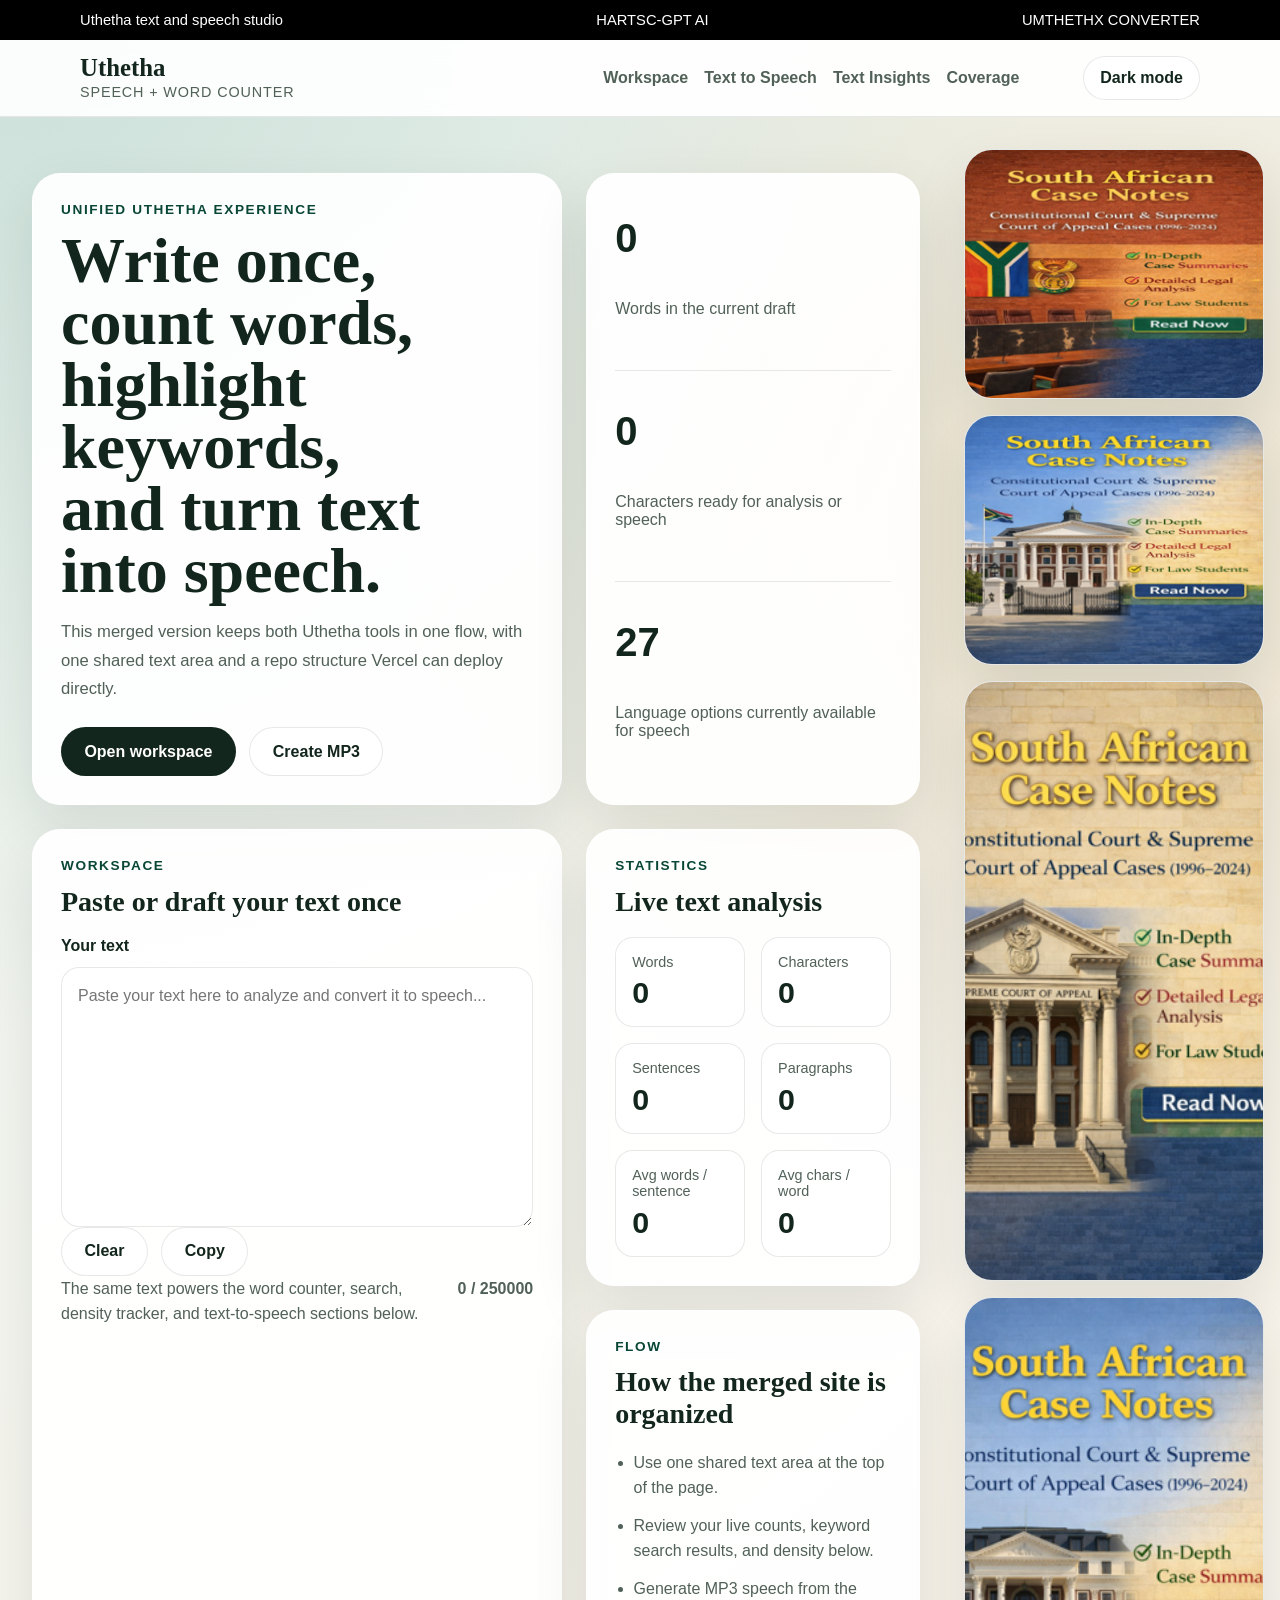
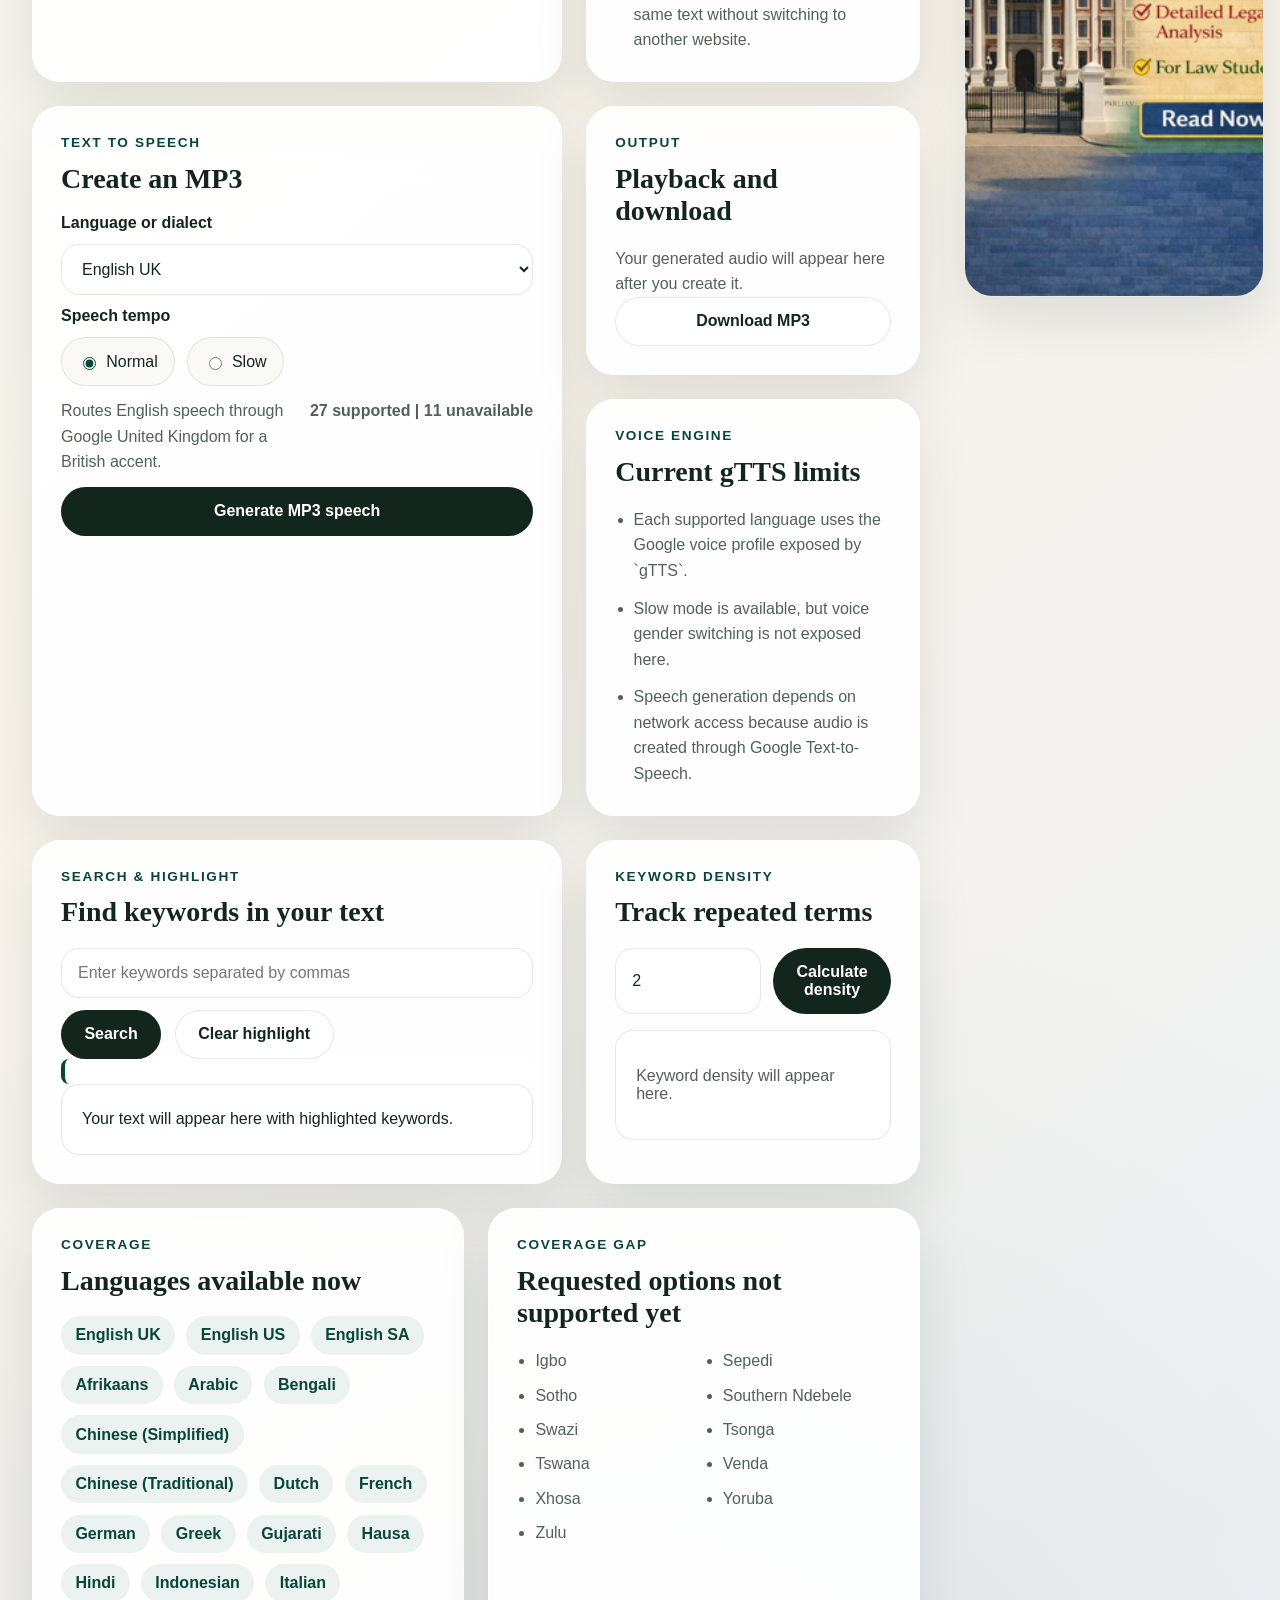
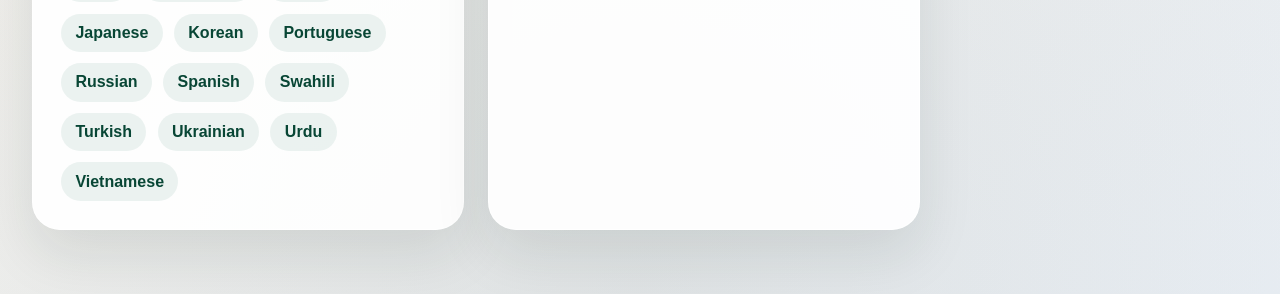
==== index.html @ 9699a529 "Update index.html" ====
<!DOCTYPE html>
<html lang="en">
<head>
    <meta charset="UTF-8">
    <meta name="viewport" content="width=device-width, initial-scale=1.0">
    <title>Uthetha</title>
    <meta
        name="description"
        content="Uthetha combines text-to-speech, word counting, keyword highlighting, and density tracking in one deployable site."
    >
    <link rel="stylesheet" href="styles.css">
<!-- Google tag (gtag.js) -->
<script async src="https://www.googletagmanager.com/gtag/js?id=G-SNLDN8S0WR"></script>
<script>
  window.dataLayer = window.dataLayer || [];
  function gtag(){dataLayer.push(arguments);}
  gtag('js', new Date());

  gtag('config', 'G-SNLDN8S0WR');
</script>
<meta name="msvalidate.01" content="885D4F8FCE8B22A64041635E3C28C98B" />
</head>
<body id="top">
    <div class="top-bar">
        <div class="site-shell top-bar__inner">
            <p>Uthetha text and speech studio</p>
            <a href="https://hartscgpt.vercel.app/">HARTSC-GPT AI</a>
            <a href="https://www.umthethx.online/">UMTHETHX CONVERTER</a>
        </div>
    </div>

    <header class="site-header">
        <div class="site-shell site-header__inner">
            <a class="brand" href="#top">
                <span class="brand__mark">Uthetha</span>
                <span class="brand__sub">Speech + Word Counter</span>
            </a>

            <div class="header-actions">
                <nav class="site-nav" aria-label="Main navigation">
                    <a href="#workspace">Workspace</a>
                    <a href="#speech">Text to Speech</a>
                    <a href="#insights">Text Insights</a>
                    <a href="#coverage">Coverage</a>
                </nav>
                <div class="utility-controls">
                    <div class="translate-widget-shell">
                        <span class="utility-label">Translate</span>
                        <div id="google_translate_element"></div>
                    </div>
                    <button class="theme-toggle" id="themeToggle" type="button" aria-label="Switch to dark mode">Dark mode</button>
                </div>
            </div>
        </div>
    </header>

    <div class="site-content-shell">
    <main class="page site-main-stack">
        <section class="site-shell hero-grid" id="overview">
            <article class="panel hero-card reveal">
                <p class="eyebrow">Unified Uthetha experience</p>
                <h1>Write once, count words, highlight keywords, and turn text into speech.</h1>
                <p class="hero-copy">
                    This merged version keeps both Uthetha tools in one flow, with one shared text area and a repo structure Vercel can deploy directly.
                </p>
                <div class="hero-actions">
                    <a class="button button--primary" href="#workspace">Open workspace</a>
                    <a class="button button--ghost" href="#speech">Create MP3</a>
                </div>
            </article>

            <article class="panel stats-card reveal reveal--delay">
                <div class="stat-block">
                    <strong id="heroWordCount">0</strong>
                    <span>Words in the current draft</span>
                </div>
                <div class="stat-block">
                    <strong id="heroCharacterCount">0</strong>
                    <span>Characters ready for analysis or speech</span>
                </div>
                <div class="stat-block">
                    <strong id="heroSupportedCount">0</strong>
                    <span>Language options currently available for speech</span>
                </div>
            </article>
        </section>

        <section class="site-shell workspace-grid" id="workspace">
            <article class="panel editor-panel reveal">
                <div class="section-heading">
                    <p class="eyebrow">Workspace</p>
                    <h2>Paste or draft your text once</h2>
                </div>

                <label class="field">
                    <span>Your text</span>
                    <textarea
                        id="textInput"
                        maxlength="250000"
                        placeholder="Paste your text here to analyze and convert it to speech..."
                    ></textarea>
                </label>

                <div class="editor-actions">
                    <button id="clearButton" class="button button--ghost" type="button">Clear</button>
                    <button id="copyButton" class="button button--ghost" type="button">Copy</button>
                </div>

                <div class="form-meta">
                    <p class="selection-note">The same text powers the word counter, search, density tracker, and text-to-speech sections below.</p>
                    <p id="characterCount" class="character-count">0 / 250000</p>
                </div>
            </article>

            <div class="stack">
                <article class="panel reveal reveal--delay">
                    <div class="section-heading">
                        <p class="eyebrow">Statistics</p>
                        <h2>Live text analysis</h2>
                    </div>

                    <div class="stats-grid">
                        <div class="mini-stat">
                            <span>Words</span>
                            <strong id="wordCount">0</strong>
                        </div>
                        <div class="mini-stat">
                            <span>Characters</span>
                            <strong id="charCount">0</strong>
                        </div>
                        <div class="mini-stat">
                            <span>Sentences</span>
                            <strong id="sentenceCount">0</strong>
                        </div>
                        <div class="mini-stat">
                            <span>Paragraphs</span>
                            <strong id="paragraphCount">0</strong>
                        </div>
                        <div class="mini-stat">
                            <span>Avg words / sentence</span>
                            <strong id="avgWords">0</strong>
                        </div>
                        <div class="mini-stat">
                            <span>Avg chars / word</span>
                            <strong id="avgChars">0</strong>
                        </div>
                    </div>
                </article>

                <article class="panel reveal reveal--delay-2">
                    <div class="section-heading">
                        <p class="eyebrow">Flow</p>
                        <h2>How the merged site is organized</h2>
                    </div>

                    <ul class="plain-list">
                        <li>Use one shared text area at the top of the page.</li>
                        <li>Review your live counts, keyword search results, and density below.</li>
                        <li>Generate MP3 speech from the same text without switching to another website.</li>
                    </ul>
                </article>
            </div>
        </section>

        <section class="site-shell feature-grid" id="speech">
            <article class="panel reveal">
                <div class="section-heading">
                    <p class="eyebrow">Text to Speech</p>
                    <h2>Create an MP3</h2>
                </div>

                <form id="ttsForm" class="tts-form">
                    <label class="field">
                        <span>Language or dialect</span>
                        <select id="language" name="language" required></select>
                    </label>

                    <div class="field">
                        <span>Speech tempo</span>
                        <div class="tempo-toggle" role="radiogroup" aria-label="Speech tempo">
                            <label class="tempo-option">
                                <input type="radio" name="tempo" value="normal" checked>
                                <span>Normal</span>
                            </label>
                            <label class="tempo-option">
                                <input type="radio" name="tempo" value="slow">
                                <span>Slow</span>
                            </label>
                        </div>
                    </div>

                    <div class="form-meta">
                        <p id="selectionNote" class="selection-note"></p>
                        <p id="ttsSupportedCounts" class="character-count"></p>
                    </div>

                    <button id="generateButton" class="button button--primary button--wide" type="submit">
                        Generate MP3 speech
                    </button>
                </form>
            </article>

            <div class="stack">
                <article class="panel reveal reveal--delay">
                    <div class="section-heading">
                        <p class="eyebrow">Output</p>
                        <h2>Playback and download</h2>
                    </div>

                    <p id="statusMessage" class="status-message">
                        Your generated audio will appear here after you create it.
                    </p>

                    <audio id="audioPlayer" class="audio-player" controls hidden></audio>
                    <a id="downloadLink" class="button button--ghost button--wide" href="#" download hidden>Download MP3</a>
                </article>

                <article class="panel reveal reveal--delay-2">
                    <div class="section-heading">
                        <p class="eyebrow">Voice Engine</p>
                        <h2>Current gTTS limits</h2>
                    </div>

                    <ul class="plain-list">
                        <li>Each supported language uses the Google voice profile exposed by `gTTS`.</li>
                        <li>Slow mode is available, but voice gender switching is not exposed here.</li>
                        <li>Speech generation depends on network access because audio is created through Google Text-to-Speech.</li>
                    </ul>
                </article>
            </div>
        </section>

        <section class="site-shell feature-grid" id="insights">
            <article class="panel reveal">
                <div class="section-heading">
                    <p class="eyebrow">Search & Highlight</p>
                    <h2>Find keywords in your text</h2>
                </div>

                <div class="search-group">
                    <input
                        type="text"
                        id="searchInput"
                        class="search-input"
                        placeholder="Enter keywords separated by commas"
                    >
                    <div class="editor-actions">
                        <button id="searchButton" class="button button--primary" type="button">Search</button>
                        <button id="clearHighlightButton" class="button button--ghost" type="button">Clear highlight</button>
                    </div>
                </div>

                <div class="search-info" id="searchInfo"></div>
                <div class="highlighted-text-container">
                    <div class="highlighted-text" id="highlightedText">
                        Your text will appear here with highlighted keywords.
                    </div>
                </div>
            </article>

            <article class="panel reveal reveal--delay">
                <div class="section-heading">
                    <p class="eyebrow">Keyword Density</p>
                    <h2>Track repeated terms</h2>
                </div>

                <div class="density-controls">
                    <input
                        type="number"
                        id="minOccurrences"
                        class="density-input"
                        min="1"
                        value="2"
                        placeholder="Minimum occurrences"
                    >
                    <button id="densityButton" class="button button--primary" type="button">Calculate density</button>
                </div>

                <div class="density-results" id="densityResults">
                    <p class="placeholder-text">Keyword density will appear here.</p>
                </div>
            </article>
        </section>

        <section class="site-shell coverage-grid" id="coverage">
            <article class="panel reveal">
                <div class="section-heading">
                    <p class="eyebrow">Coverage</p>
                    <h2>Languages available now</h2>
                </div>
                <div id="supportedLanguageChips" class="chip-grid"></div>
            </article>

            <article class="panel reveal reveal--delay">
                <div class="section-heading">
                    <p class="eyebrow">Coverage Gap</p>
                    <h2>Requested options not supported yet</h2>
                </div>
                <ul id="unsupportedLanguageList" class="plain-list plain-list--compact"></ul>
            </article>
        </section>
    </main>

    <aside class="site-ad-rail" aria-label="Advertising spaces">
        <a class="ad-slot ad-slot--box" href="https://selar.com/m/umthethx1985756" target="_blank" rel="noopener noreferrer" aria-label="Advertisement space 1, 300 by 250">
            <img src="assets/ads/ad-300x250-1.png" alt="Advertisement space 1, 300 by 250" loading="lazy">
        </a>
        <a class="ad-slot ad-slot--box" href="https://selar.com/m/umthethx1985756" target="_blank" rel="noopener noreferrer" aria-label="Advertisement space 2, 300 by 250">
            <img src="assets/ads/ad-300x250-2.png" alt="Advertisement space 2, 300 by 250" loading="lazy">
        </a>
        <a class="ad-slot ad-slot--tall" href="https://www.amazon.com/dp/B0G4F6LVWG?binding=kindle_edition&ref=dbs_dp_rwt_sb_pc_tkin" target="_blank" rel="noopener noreferrer" aria-label="Advertisement space 3, 300 by 600">
            <img src="assets/ads/ad-300x600-1.png" alt="Advertisement space 3, 300 by 600" loading="lazy">
        </a>
        <a class="ad-slot ad-slot--tall" href="https://www.amazon.com/dp/B0G4F6LVWG?binding=kindle_edition&ref=dbs_dp_rwt_sb_pc_tkin" target="_blank" rel="noopener noreferrer" aria-label="Advertisement space 4, 300 by 600">
            <img src="assets/ads/ad-300x600-2.png" alt="Advertisement space 4, 300 by 600" loading="lazy">
        </a>
    </aside>
    </div>

    <script src="app.js" defer></script>
</body>
</html>
---- styles.css ----
:root {
    --ink: #13261d;
    --ink-soft: #516158;
    --surface: rgba(255, 255, 255, 0.92);
    --surface-strong: #ffffff;
    --line: rgba(19, 38, 29, 0.1);
    --shadow: 0 24px 55px rgba(19, 38, 29, 0.1);
    --accent: #0d6b52;
    --accent-strong: #084635;
    --accent-soft: rgba(13, 107, 82, 0.08);
    --warm: #c48a35;
    --radius-lg: 28px;
    --radius-md: 18px;
}

* {
    box-sizing: border-box;
}

html {
    scroll-behavior: smooth;
    background:
        radial-gradient(circle at top left, rgba(13, 107, 82, 0.16), transparent 28%),
        radial-gradient(circle at 85% 15%, rgba(196, 138, 53, 0.18), transparent 22%),
        radial-gradient(circle at 50% 100%, rgba(19, 38, 29, 0.08), transparent 30%),
        linear-gradient(140deg, #eef6f3 0%, #f8f3ea 52%, #edf2f8 100%);
    min-height: 100%;
}

body {
    margin: 0;
    min-height: 100vh;
    background: transparent;
    color: var(--ink);
    font-family: "Trebuchet MS", "Segoe UI", sans-serif;
}

body[data-theme="dark"] {
    --ink: #ffffff;
    --ink-soft: #ffffff;
    --surface: #000000;
    --surface-strong: #000000;
    --line: rgba(255, 255, 255, 0.2);
    --shadow: 0 24px 55px rgba(0, 0, 0, 0.55);
    --accent: #ffffff;
    --accent-strong: #ffffff;
    --accent-soft: rgba(255, 255, 255, 0.12);
    --warm: #ffffff;
}

a {
    color: inherit;
    text-decoration: none;
}

button,
input,
select,
textarea {
    font: inherit;
}

.site-shell {
    width: min(1120px, calc(100% - 2rem));
    margin: 0 auto;
}

.site-content-shell {
    width: min(1448px, calc(100% - 2rem));
    margin: 0 auto;
    display: grid;
    grid-template-columns: minmax(0, 1fr) 300px;
    gap: 1.75rem;
    align-items: start;
}

.site-main-stack {
    min-width: 0;
}

.top-bar {
    background: #000000;
    color: #ffffff;
}

.top-bar__inner {
    display: flex;
    justify-content: space-between;
    gap: 1rem;
    padding: 0.75rem 0;
    font-size: 0.92rem;
}

.top-bar__inner p {
    margin: 0;
}

.site-header {
    position: sticky;
    top: 0;
    z-index: 10;
    background: rgba(255, 255, 255, 0.92);
    backdrop-filter: blur(12px);
    border-bottom: 1px solid var(--line);
}

.site-header__inner {
    display: flex;
    align-items: center;
    justify-content: space-between;
    gap: 1.5rem;
    padding: 1rem 0;
}

.brand {
    display: inline-flex;
    flex-direction: column;
    gap: 0.15rem;
}

.brand__mark,
.section-heading h2,
.hero-card h1 {
    font-family: Georgia, "Times New Roman", serif;
}

.brand__mark {
    font-size: 1.55rem;
    font-weight: 700;
    line-height: 1;
}

.brand__sub {
    color: var(--ink-soft);
    font-size: 0.9rem;
    letter-spacing: 0.06em;
    text-transform: uppercase;
}

.site-nav {
    display: flex;
    flex-wrap: wrap;
    gap: 1rem;
}

.header-actions {
    display: flex;
    align-items: center;
    justify-content: flex-end;
    gap: 1rem;
    flex-wrap: wrap;
}

.utility-controls {
    display: flex;
    align-items: center;
    gap: 0.75rem;
    flex-wrap: wrap;
}

.translate-widget-shell {
    display: inline-flex;
    align-items: center;
    gap: 0;
    padding: 0;
    border: 0;
    border-radius: 0;
    background: transparent;
}

.utility-label {
    position: absolute;
    width: 1px;
    height: 1px;
    padding: 0;
    margin: -1px;
    overflow: hidden;
    clip: rect(0, 0, 0, 0);
    white-space: nowrap;
    border: 0;
}

.theme-toggle {
    min-height: 2.75rem;
    padding: 0.7rem 1rem;
    border-radius: 999px;
    border: 1px solid var(--line);
    background: var(--surface-strong);
    color: var(--ink);
    font-weight: 700;
    cursor: pointer;
    transition: transform 180ms ease, border-color 180ms ease, color 180ms ease;
}

.theme-toggle:hover,
.theme-toggle:focus-visible {
    transform: translateY(-1px);
    border-color: rgba(13, 107, 82, 0.35);
    color: var(--accent-strong);
    outline: none;
}

#google_translate_element {
    min-width: 36px;
}

#google_translate_element .goog-te-gadget {
    color: transparent !important;
    font-family: inherit !important;
    font-size: 0 !important;
}

#google_translate_element .goog-te-gadget-simple {
    width: 36px !important;
    height: 36px !important;
    display: inline-flex !important;
    align-items: center !important;
    justify-content: center !important;
    border: 1px solid var(--line) !important;
    background: var(--surface) !important;
    border-radius: 999px !important;
    padding: 0 !important;
    overflow: hidden !important;
    cursor: pointer !important;
}

#google_translate_element .goog-te-gadget-simple > span,
#google_translate_element .goog-te-gadget-simple img {
    display: none !important;
}

#google_translate_element .goog-te-gadget-simple::before {
    content: "文";
    color: var(--ink) !important;
    font-size: 1rem;
    font-weight: 700;
    line-height: 1;
}

.site-nav a {
    color: var(--ink-soft);
    font-weight: 600;
}

.site-nav a:hover,
.site-nav a:focus-visible {
    color: var(--accent-strong);
}

.page {
    padding: 2rem 0 4rem;
}

.site-ad-rail {
    position: sticky;
    top: 6.5rem;
    display: grid;
    gap: 1rem;
    width: 300px;
    padding-top: 2rem;
}

.ad-slot {
    display: block;
    overflow: hidden;
    border-radius: var(--radius-lg);
    border: 1px solid var(--line);
    background: var(--surface);
    box-shadow: var(--shadow);
    transition: transform 180ms ease, box-shadow 180ms ease, border-color 180ms ease;
}

.ad-slot:hover,
.ad-slot:focus-visible {
    transform: translateY(-2px);
    box-shadow: 0 28px 48px rgba(19, 38, 29, 0.18);
    border-color: rgba(13, 107, 82, 0.28);
    outline: none;
}

.ad-slot img {
    display: block;
    width: 100%;
    height: 100%;
    object-fit: cover;
}

.ad-slot--box {
    aspect-ratio: 6 / 5;
}

.ad-slot--tall {
    aspect-ratio: 1 / 2;
}

.hero-grid,
.workspace-grid,
.feature-grid,
.coverage-grid {
    display: grid;
    gap: 1.5rem;
    margin-top: 1.5rem;
}

.hero-grid,
.workspace-grid,
.feature-grid {
    grid-template-columns: minmax(0, 1.35fr) minmax(300px, 0.85fr);
}

.coverage-grid {
    grid-template-columns: repeat(2, minmax(0, 1fr));
}

.panel {
    background: var(--surface);
    border: 1px solid rgba(255, 255, 255, 0.8);
    border-radius: var(--radius-lg);
    box-shadow: var(--shadow);
    padding: 1.75rem;
}

.stats-card,
.stack {
    display: grid;
    gap: 1.5rem;
}

.eyebrow {
    margin: 0 0 0.8rem;
    color: var(--accent-strong);
    font-size: 0.85rem;
    font-weight: 700;
    letter-spacing: 0.12em;
    text-transform: uppercase;
}

.hero-card h1 {
    margin: 0;
    font-size: clamp(2.4rem, 5vw, 4.15rem);
    line-height: 0.97;
    max-width: 12ch;
}

.hero-copy,
.plain-list,
.status-message,
.selection-note,
.character-count,
.stat-block span,
.search-info,
.placeholder-text {
    color: var(--ink-soft);
}

.hero-copy {
    margin: 1rem 0 0;
    font-size: 1.04rem;
    line-height: 1.7;
}

.hero-actions,
.editor-actions {
    display: flex;
    flex-wrap: wrap;
    gap: 0.85rem;
}

.hero-actions {
    margin-top: 1.5rem;
}

.button {
    display: inline-flex;
    align-items: center;
    justify-content: center;
    min-height: 3rem;
    padding: 0.9rem 1.4rem;
    border: 1px solid transparent;
    border-radius: 999px;
    font-weight: 700;
    transition: transform 180ms ease, background-color 180ms ease, border-color 180ms ease;
    cursor: pointer;
}

.button:hover,
.button:focus-visible {
    transform: translateY(-1px);
}

.button--primary {
    background: var(--ink);
    color: #ffffff;
}

.button--primary:hover,
.button--primary:focus-visible {
    background: var(--accent-strong);
}

.button--ghost {
    background: var(--surface-strong);
    border-color: var(--line);
    color: var(--ink);
}

body[data-theme="dark"] .site-header,
body[data-theme="dark"] .translate-widget-shell,
body[data-theme="dark"] .panel,
body[data-theme="dark"] .ad-slot,
body[data-theme="dark"] textarea,
body[data-theme="dark"] select,
body[data-theme="dark"] .search-input,
body[data-theme="dark"] .density-input {
    background: #000000;
    color: #ffffff;
    border-color: rgba(255, 255, 255, 0.2);
}

body[data-theme="dark"] .button--primary,
body[data-theme="dark"] .button--ghost,
body[data-theme="dark"] .theme-toggle,
body[data-theme="dark"] #google_translate_element .goog-te-gadget-simple {
    background: #ffffff !important;
    color: #000000 !important;
    border-color: #ffffff !important;
}

body[data-theme="dark"] .button--primary:hover,
body[data-theme="dark"] .button--primary:focus-visible,
body[data-theme="dark"] .button--ghost:hover,
body[data-theme="dark"] .button--ghost:focus-visible,
body[data-theme="dark"] .theme-toggle:hover,
body[data-theme="dark"] .theme-toggle:focus-visible {
    background: #000000 !important;
    color: #ffffff !important;
    border-color: #ffffff !important;
}

.button--wide {
    width: 100%;
}

.button[disabled] {
    cursor: progress;
    opacity: 0.7;
    transform: none;
}

.stat-block {
    display: grid;
    gap: 0.35rem;
    padding: 1rem 0;
    border-bottom: 1px solid var(--line);
}

.stat-block:last-child {
    border-bottom: 0;
    padding-bottom: 0;
}

.stat-block strong {
    font-size: 2.5rem;
    line-height: 1;
}

.section-heading {
    margin-bottom: 1.2rem;
}

.section-heading h2 {
    margin: 0;
    font-size: 1.75rem;
}

.field,
.tts-form,
.search-group {
    display: grid;
    gap: 0.75rem;
}

.field > span {
    font-weight: 700;
}

textarea,
select,
.search-input,
.density-input {
    width: 100%;
    border: 1px solid var(--line);
    border-radius: var(--radius-md);
    background: rgba(255, 255, 255, 0.8);
    color: var(--ink);
    padding: 0.95rem 1rem;
}

textarea:focus,
select:focus,
.search-input:focus,
.density-input:focus {
    border-color: rgba(13, 107, 82, 0.5);
    outline: 3px solid rgba(13, 107, 82, 0.12);
}

textarea {
    min-height: 260px;
    resize: vertical;
    line-height: 1.6;
}

.tempo-toggle {
    display: inline-flex;
    flex-wrap: wrap;
    gap: 0.75rem;
}

.tempo-option {
    display: inline-flex;
    align-items: center;
    gap: 0.45rem;
    padding: 0.9rem 1rem;
    border: 1px solid var(--line);
    border-radius: 999px;
    background: #faf9f6;
    cursor: pointer;
}

.tempo-option input {
    accent-color: var(--accent-strong);
}

.form-meta {
    display: flex;
    justify-content: space-between;
    gap: 1rem;
    align-items: flex-start;
}

.selection-note,
.character-count,
.status-message {
    margin: 0;
    line-height: 1.6;
}

.selection-note {
    max-width: 52ch;
}

.character-count {
    white-space: nowrap;
    font-weight: 700;
}

.audio-player {
    width: 100%;
    margin-top: 1rem;
}

.status-message[data-state="success"] {
    color: var(--accent-strong);
}

.status-message[data-state="error"] {
    color: #9c2f12;
}

.stats-grid {
    display: grid;
    grid-template-columns: repeat(2, minmax(0, 1fr));
    gap: 1rem;
}

.mini-stat {
    display: grid;
    gap: 0.35rem;
    padding: 1rem;
    border-radius: var(--radius-md);
    background: rgba(255, 255, 255, 0.78);
    border: 1px solid var(--line);
}

.mini-stat span {
    color: var(--ink-soft);
    font-size: 0.9rem;
}

.mini-stat strong {
    font-size: 1.9rem;
}

.search-info {
    min-height: 1.5rem;
    padding: 0.8rem 1rem;
    border-left: 4px solid var(--accent-strong);
    background: rgba(255, 255, 255, 0.6);
    border-radius: 8px;
}

.highlighted-text-container,
.density-results {
    background: rgba(255, 255, 255, 0.7);
    border: 1px solid var(--line);
    border-radius: var(--radius-md);
    padding: 1.25rem;
}

.highlighted-text-container {
    max-height: 400px;
    overflow-y: auto;
}

.highlighted-text {
    word-wrap: break-word;
    white-space: pre-wrap;
    line-height: 1.8;
}

.highlight-1,
.highlight-2,
.highlight-3,
.highlight-4,
.highlight-5 {
    padding: 2px 4px;
    border-radius: 3px;
    font-weight: 600;
}

.highlight-1 {
    background: #ffd700;
    color: #333333;
}

.highlight-2 {
    background: #ff6b6b;
    color: #ffffff;
}

.highlight-3 {
    background: #4ecdc4;
    color: #ffffff;
}

.highlight-4 {
    background: #95e1d3;
    color: #333333;
}

.highlight-5 {
    background: #a8e6cf;
    color: #333333;
}

.density-controls {
    display: flex;
    gap: 0.75rem;
    margin-bottom: 1rem;
}

.density-input {
    max-width: 220px;
}

.density-item {
    display: flex;
    justify-content: space-between;
    align-items: center;
    gap: 1rem;
    padding: 0.9rem 0;
    border-bottom: 1px solid var(--line);
}

.density-item:last-child {
    border-bottom: 0;
}

.density-word {
    font-weight: 700;
    flex: 1;
}

.density-stats {
    display: flex;
    align-items: center;
    gap: 1rem;
}

.density-count {
    min-width: 48px;
    text-align: center;
    padding: 0.3rem 0.65rem;
    border-radius: 999px;
    background: rgba(19, 38, 29, 0.07);
    font-weight: 700;
}

.density-percent {
    min-width: 64px;
    text-align: right;
    color: var(--ink-soft);
}

.density-bar {
    width: 140px;
    height: 8px;
    border-radius: 999px;
    background: rgba(19, 38, 29, 0.12);
    overflow: hidden;
}

.density-bar-fill {
    height: 100%;
    background: linear-gradient(90deg, var(--accent), var(--warm));
}

.plain-list {
    margin: 0;
    padding-left: 1.15rem;
    display: grid;
    gap: 0.75rem;
    line-height: 1.6;
}

.plain-list--compact {
    grid-template-columns: repeat(2, minmax(0, 1fr));
    gap: 0.55rem 1.2rem;
}

.chip-grid {
    display: flex;
    flex-wrap: wrap;
    gap: 0.7rem;
}

.chip {
    display: inline-flex;
    align-items: center;
    min-height: 2.4rem;
    padding: 0.5rem 0.9rem;
    border-radius: 999px;
    background: var(--accent-soft);
    color: var(--accent-strong);
    font-weight: 700;
}

.reveal {
    animation: rise-in 680ms ease both;
}

.reveal--delay {
    animation-delay: 120ms;
}

.reveal--delay-2 {
    animation-delay: 220ms;
}

@keyframes rise-in {
    from {
        opacity: 0;
        transform: translateY(18px);
    }
    to {
        opacity: 1;
        transform: translateY(0);
    }
}

@media (max-width: 960px) {
    .site-content-shell {
        width: min(1120px, calc(100% - 2rem));
        grid-template-columns: 1fr;
    }

    .site-ad-rail {
        position: static;
        width: min(100%, 620px);
        margin: 0 auto 3rem;
        padding-top: 0;
        grid-template-columns: repeat(2, minmax(0, 1fr));
    }

    .hero-grid,
    .workspace-grid,
    .feature-grid,
    .coverage-grid {
        grid-template-columns: 1fr;
    }

    .hero-card h1 {
        max-width: 14ch;
    }
}

@media (max-width: 700px) {
    .site-content-shell {
        width: min(100% - 1rem, 1448px);
        gap: 1rem;
    }

    .site-ad-rail {
        width: 100%;
        grid-template-columns: 1fr;
        margin-bottom: 2rem;
    }

    .top-bar__inner,
    .site-header__inner,
    .form-meta,
    .density-controls {
        flex-direction: column;
        align-items: flex-start;
    }

    .header-actions {
        justify-content: flex-start;
    }

    .stats-grid,
    .plain-list--compact {
        grid-template-columns: 1fr;
    }

    .panel {
        padding: 1.3rem;
    }

    .density-input {
        max-width: none;
    }

    .density-item,
    .density-stats {
        flex-direction: column;
        align-items: flex-start;
    }
}
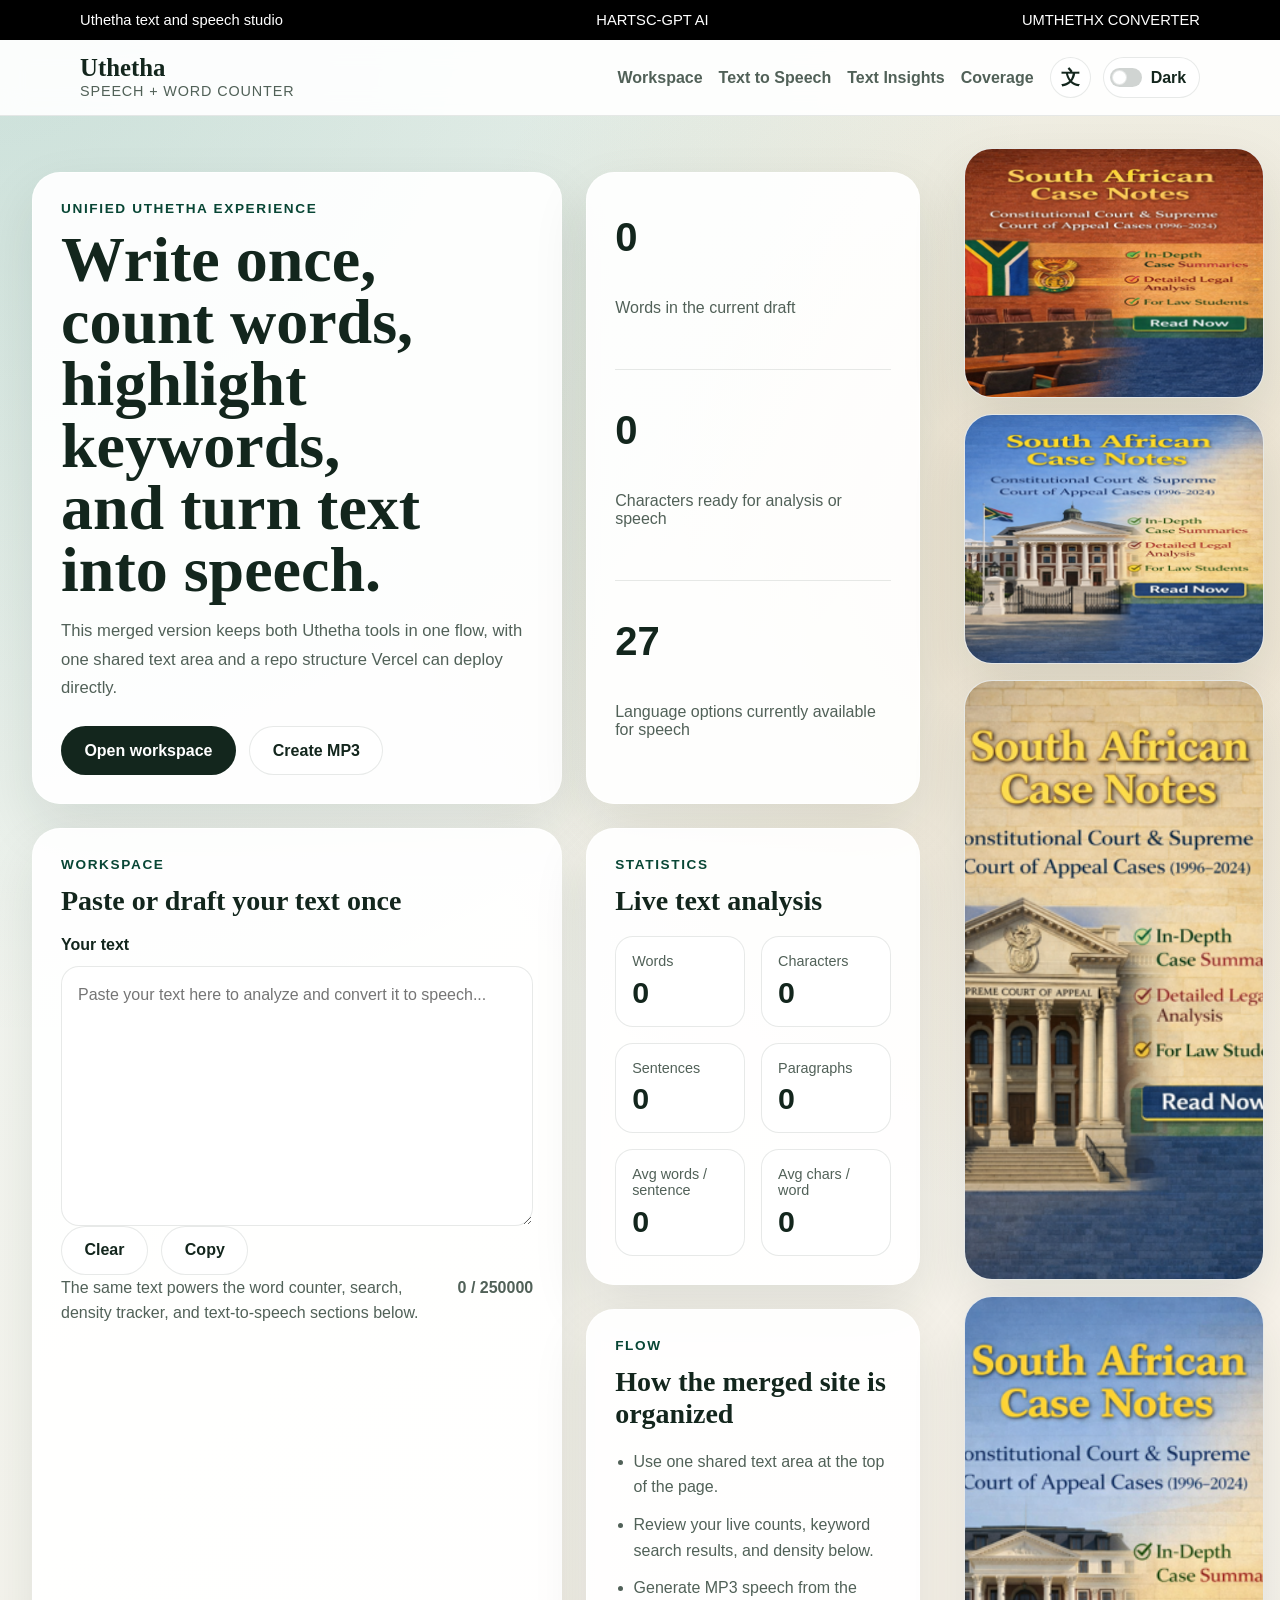
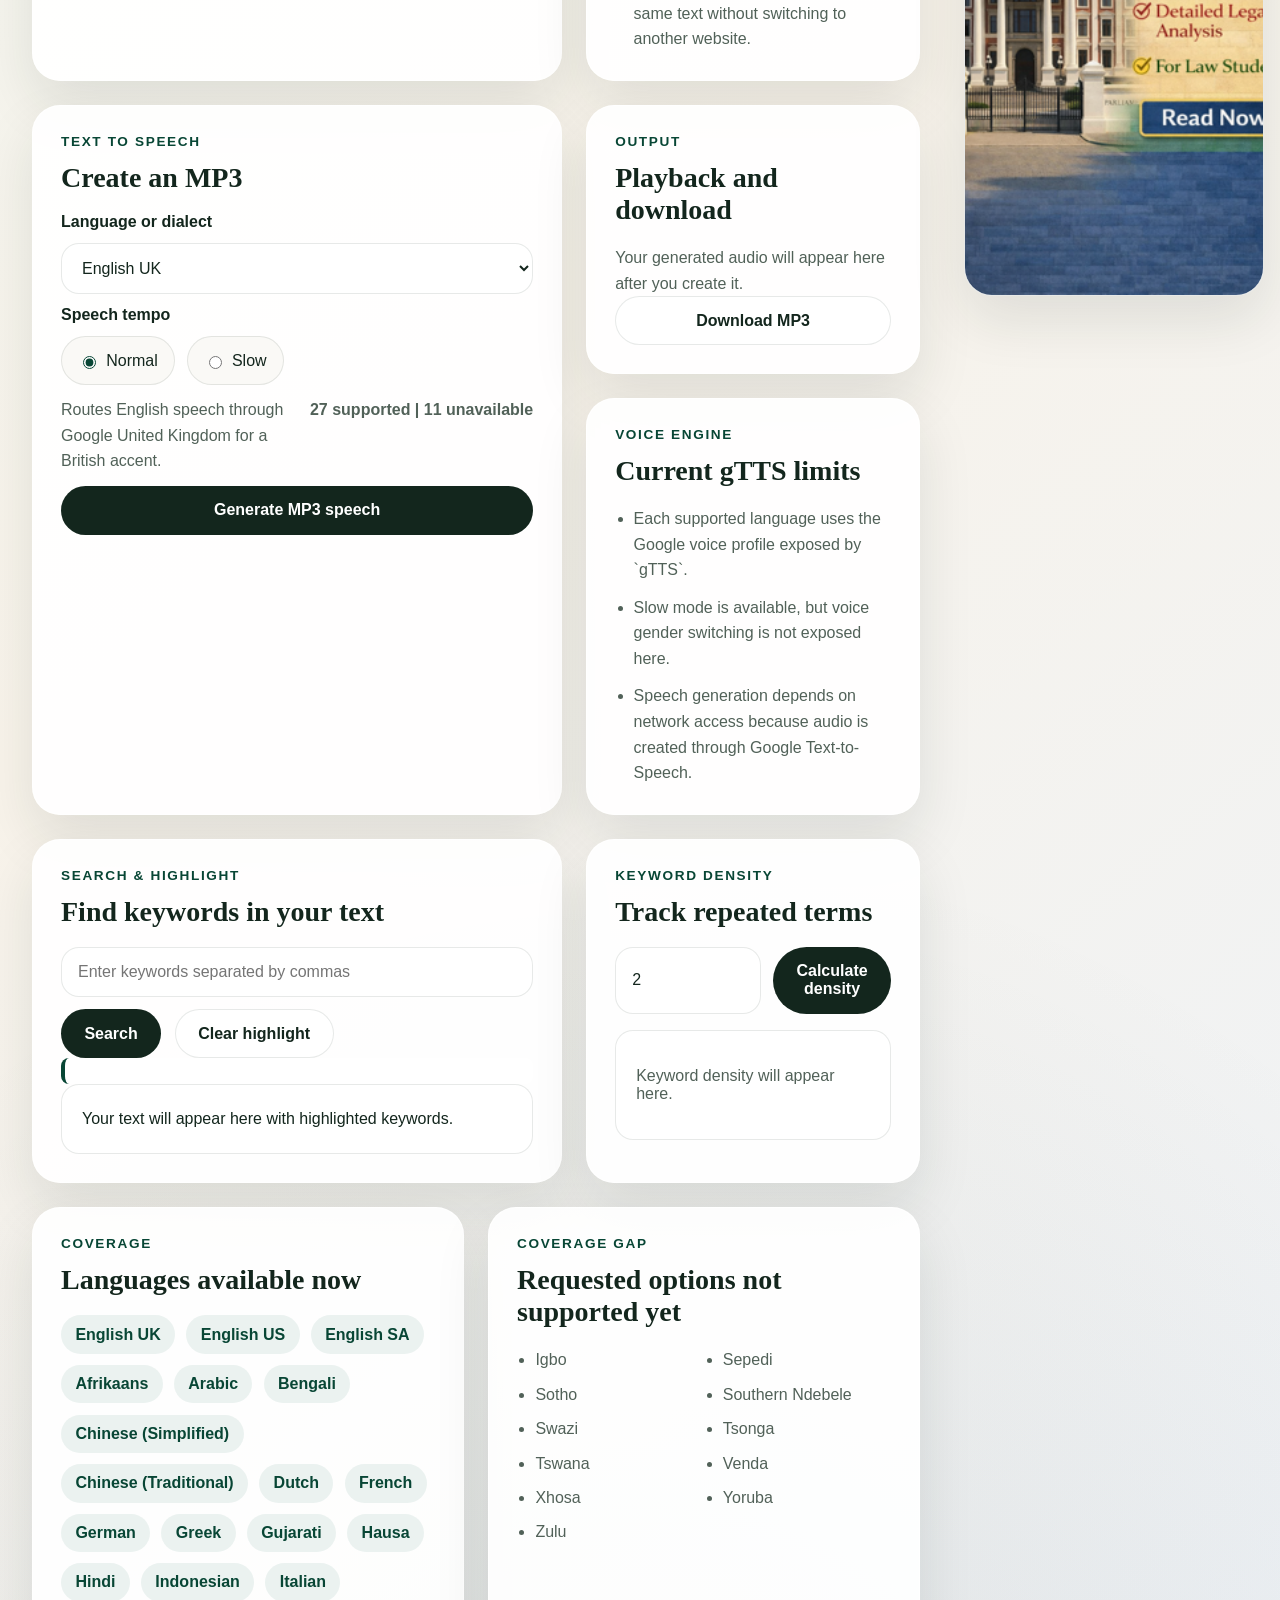
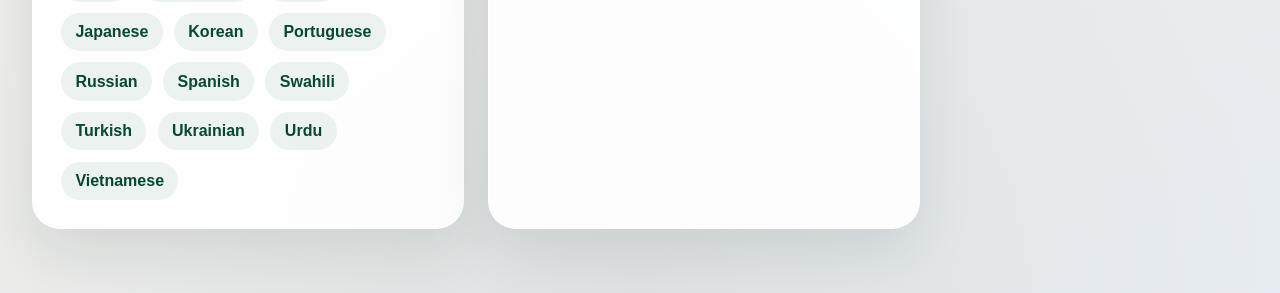
==== commit 622179ec: "Convert theme switch to toggle and simplify translate control" ====
--- a/index.html
+++ b/index.html
@@ -46,9 +46,15 @@
                 <div class="utility-controls">
                     <div class="translate-widget-shell">
                         <span class="utility-label">Translate</span>
+                        <button class="translate-toggle" id="translateToggle" type="button" aria-label="Open translation language selector">文</button>
                         <div id="google_translate_element"></div>
                     </div>
-                    <button class="theme-toggle" id="themeToggle" type="button" aria-label="Switch to dark mode">Dark mode</button>
+                    <button class="theme-toggle" id="themeToggle" type="button" role="switch" aria-checked="false" aria-label="Toggle dark mode">
+                        <span class="theme-toggle__track">
+                            <span class="theme-toggle__thumb"></span>
+                        </span>
+                        <span class="theme-toggle__label">Dark</span>
+                    </button>
                 </div>
             </div>
         </div>
--- a/styles.css
+++ b/styles.css
@@ -159,13 +159,9 @@
 }
 
 .translate-widget-shell {
+    position: relative;
     display: inline-flex;
     align-items: center;
-    gap: 0;
-    padding: 0;
-    border: 0;
-    border-radius: 0;
-    background: transparent;
 }
 
 .utility-label {
@@ -180,61 +176,90 @@
     border: 0;
 }
 
+#google_translate_element {
+    position: absolute;
+    inset: 0;
+    opacity: 0;
+    pointer-events: none;
+}
+
+#google_translate_element .goog-te-gadget {
+    color: var(--ink-soft) !important;
+    font-family: inherit !important;
+    font-size: 0.92rem !important;
+    line-height: 1 !important;
+}
+
+#google_translate_element .goog-logo-link,
+#google_translate_element .goog-te-gadget span {
+    display: none !important;
+}
+
+#google_translate_element .goog-te-combo {
+    width: 1px;
+    height: 1px;
+    min-height: 1px;
+    padding: 0;
+    border: 1px solid var(--line) !important;
+    border-radius: 0;
+    background: transparent;
+    color: transparent;
+    font-size: 0;
+    box-shadow: none !important;
+    appearance: none;
+    -webkit-appearance: none;
+    clip-path: inset(50%);
+}
+
+.translate-toggle,
 .theme-toggle {
-    min-height: 2.75rem;
-    padding: 0.7rem 1rem;
+    display: inline-flex;
+    align-items: center;
+    justify-content: center;
+    min-height: 2.6rem;
+    border: 1px solid var(--line);
     border-radius: 999px;
-    border: 1px solid var(--line);
     background: var(--surface-strong);
     color: var(--ink);
-    font-weight: 700;
     cursor: pointer;
-    transition: transform 180ms ease, border-color 180ms ease, color 180ms ease;
-}
-
-.theme-toggle:hover,
-.theme-toggle:focus-visible {
-    transform: translateY(-1px);
-    border-color: rgba(13, 107, 82, 0.35);
-    color: var(--accent-strong);
-    outline: none;
-}
-
-#google_translate_element {
-    min-width: 36px;
-}
-
-#google_translate_element .goog-te-gadget {
-    color: transparent !important;
-    font-family: inherit !important;
-    font-size: 0 !important;
-}
-
-#google_translate_element .goog-te-gadget-simple {
-    width: 36px !important;
-    height: 36px !important;
-    display: inline-flex !important;
-    align-items: center !important;
-    justify-content: center !important;
-    border: 1px solid var(--line) !important;
-    background: var(--surface) !important;
-    border-radius: 999px !important;
-    padding: 0 !important;
-    overflow: hidden !important;
-    cursor: pointer !important;
-}
-
-#google_translate_element .goog-te-gadget-simple > span,
-#google_translate_element .goog-te-gadget-simple img {
-    display: none !important;
-}
-
-#google_translate_element .goog-te-gadget-simple::before {
-    content: "文";
-    color: var(--ink) !important;
-    font-size: 1rem;
+}
+
+.translate-toggle {
+    width: 2.6rem;
+    min-width: 2.6rem;
+    padding: 0;
+    font-size: 1.2rem;
     font-weight: 700;
     line-height: 1;
+}
+
+.theme-toggle {
+    gap: 0.55rem;
+    padding: 0.3rem 0.8rem 0.3rem 0.35rem;
+    font-weight: 700;
+}
+
+.theme-toggle__track {
+    width: 2rem;
+    height: 1.2rem;
+    border-radius: 999px;
+    background: rgba(19, 38, 29, 0.2);
+    padding: 0.12rem;
+}
+
+.theme-toggle__thumb {
+    display: block;
+    width: 0.95rem;
+    height: 0.95rem;
+    border-radius: 50%;
+    background: var(--surface-strong);
+    border: 1px solid var(--line);
+    transform: translateX(0);
+    transition: transform 180ms ease;
+}
+
+body[data-theme="dark"] .theme-toggle__thumb {
+    transform: translateX(0.78rem);
 }
 
 .site-nav a {
@@ -419,8 +444,9 @@
 
 body[data-theme="dark"] .button--primary,
 body[data-theme="dark"] .button--ghost,
+body[data-theme="dark"] .translate-toggle,
 body[data-theme="dark"] .theme-toggle,
-body[data-theme="dark"] #google_translate_element .goog-te-gadget-simple {
+body[data-theme="dark"] #google_translate_element .goog-te-combo {
     background: #ffffff !important;
     color: #000000 !important;
     border-color: #ffffff !important;
@@ -430,6 +456,8 @@
 body[data-theme="dark"] .button--primary:focus-visible,
 body[data-theme="dark"] .button--ghost:hover,
 body[data-theme="dark"] .button--ghost:focus-visible,
+body[data-theme="dark"] .translate-toggle:hover,
+body[data-theme="dark"] .translate-toggle:focus-visible,
 body[data-theme="dark"] .theme-toggle:hover,
 body[data-theme="dark"] .theme-toggle:focus-visible {
     background: #000000 !important;
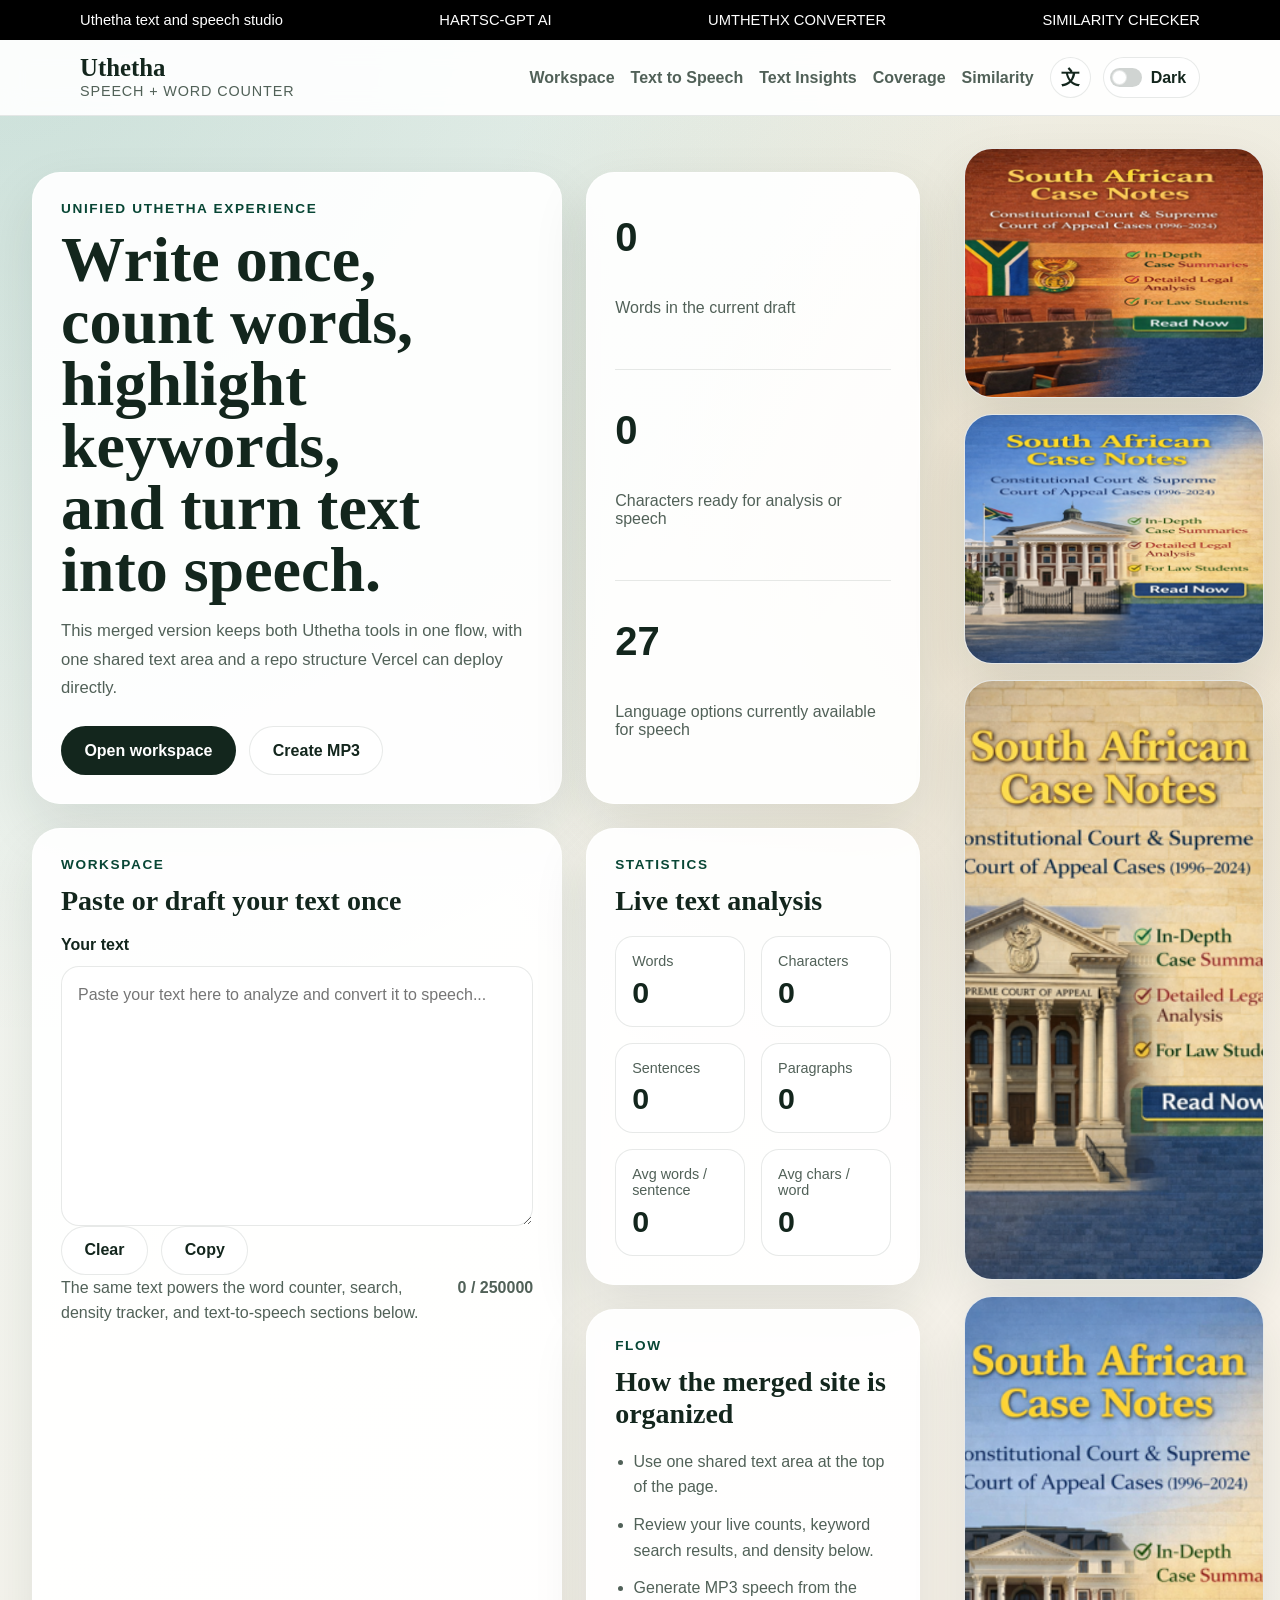
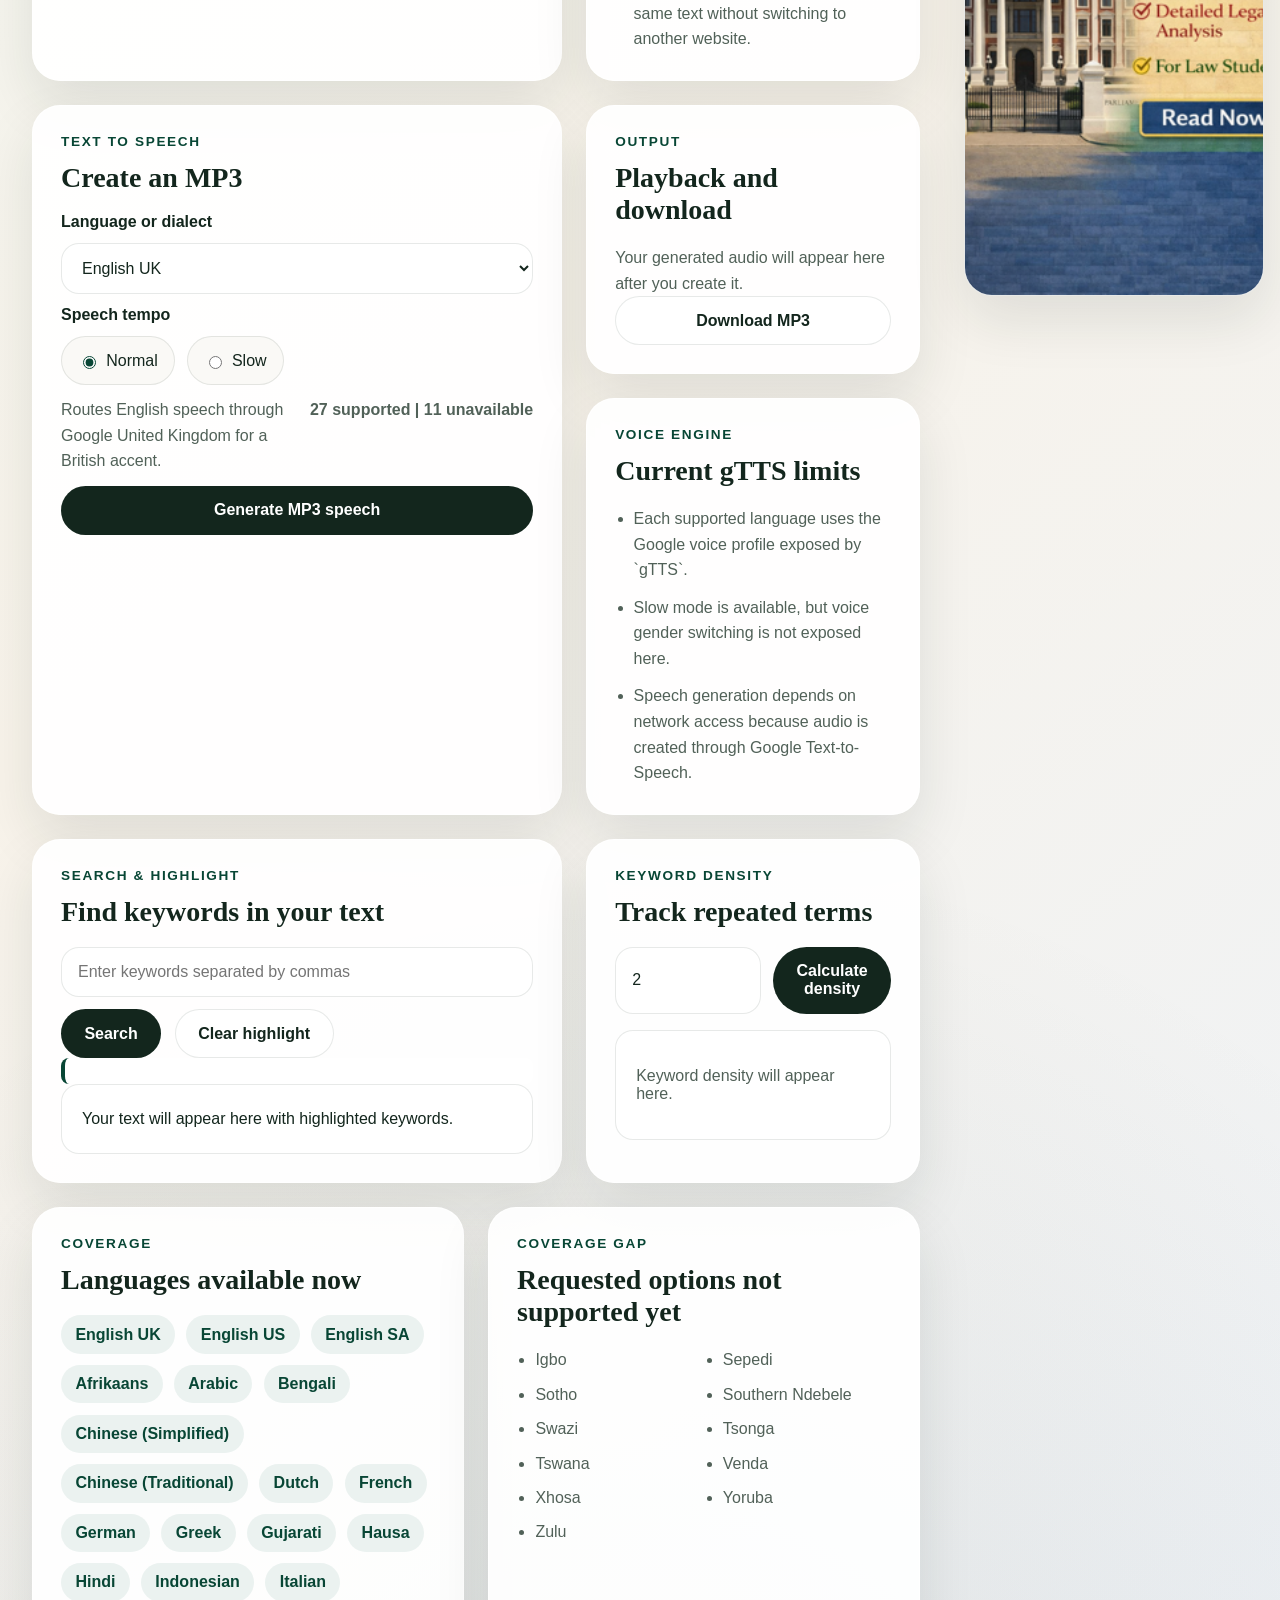
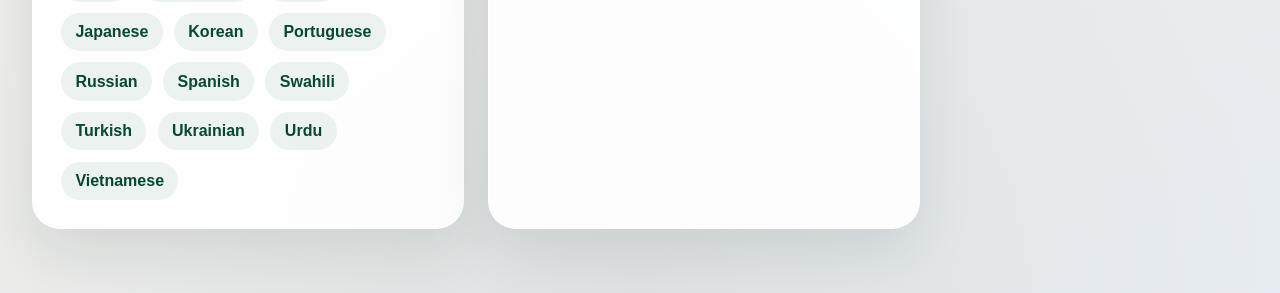
==== commit 81ce7e61: "Add four-text similarity checker webpage" ====
--- a/index.html
+++ b/index.html
@@ -26,6 +26,7 @@
             <p>Uthetha text and speech studio</p>
             <a href="https://hartscgpt.vercel.app/">HARTSC-GPT AI</a>
             <a href="https://www.umthethx.online/">UMTHETHX CONVERTER</a>
+            <a href="similarity.html">SIMILARITY CHECKER</a>
         </div>
     </div>
 
@@ -42,6 +43,7 @@
                     <a href="#speech">Text to Speech</a>
                     <a href="#insights">Text Insights</a>
                     <a href="#coverage">Coverage</a>
+                    <a href="similarity.html">Similarity</a>
                 </nav>
                 <div class="utility-controls">
                     <div class="translate-widget-shell">
--- a/styles.css
+++ b/styles.css
@@ -211,6 +211,25 @@
     clip-path: inset(50%);
 }
 
+.translate-widget-shell--open #google_translate_element {
+    inset: calc(100% + 0.45rem) auto auto 0;
+    opacity: 1;
+    pointer-events: auto;
+    z-index: 20;
+}
+
+.translate-widget-shell--open #google_translate_element .goog-te-combo {
+    width: 14rem;
+    height: 2.6rem;
+    min-height: 2.6rem;
+    padding: 0.5rem 0.7rem;
+    border-radius: 0.8rem;
+    background: var(--surface-strong);
+    color: var(--ink);
+    font-size: 0.92rem;
+    clip-path: inset(0);
+}
+
 .translate-toggle,
 .theme-toggle {
     display: inline-flex;
@@ -865,3 +884,74 @@
         align-items: flex-start;
     }
 }
+
+.similarity-panel {
+    margin-block: 2rem 4rem;
+}
+
+.similarity-input-grid {
+    display: grid;
+    grid-template-columns: repeat(auto-fit, minmax(220px, 1fr));
+    gap: 1rem;
+}
+
+.similarity-card {
+    border: 1px solid var(--border-color, #d7deea);
+    border-radius: 14px;
+    padding: 1rem;
+    background: var(--panel-alt-bg, #f8fbff);
+    display: grid;
+    gap: 0.75rem;
+}
+
+.similarity-card h2 {
+    margin: 0;
+    font-size: 1rem;
+}
+
+.text-upload,
+.similarity-text {
+    width: 100%;
+}
+
+.similarity-text {
+    min-height: 180px;
+    resize: vertical;
+    border: 1px solid var(--border-color, #d7deea);
+    border-radius: 10px;
+    padding: 0.75rem;
+    font: inherit;
+    background: var(--surface-bg, #fff);
+    color: inherit;
+}
+
+.similarity-actions {
+    margin-top: 1rem;
+    display: flex;
+    gap: 0.75rem;
+    flex-wrap: wrap;
+}
+
+.similarity-results {
+    margin-top: 1rem;
+}
+
+.table-wrap {
+    overflow-x: auto;
+}
+
+.similarity-table {
+    width: 100%;
+    border-collapse: collapse;
+}
+
+.similarity-table th,
+.similarity-table td {
+    border: 1px solid var(--border-color, #d7deea);
+    padding: 0.6rem;
+    text-align: center;
+}
+
+.similarity-table th {
+    background: var(--panel-alt-bg, #f8fbff);
+}
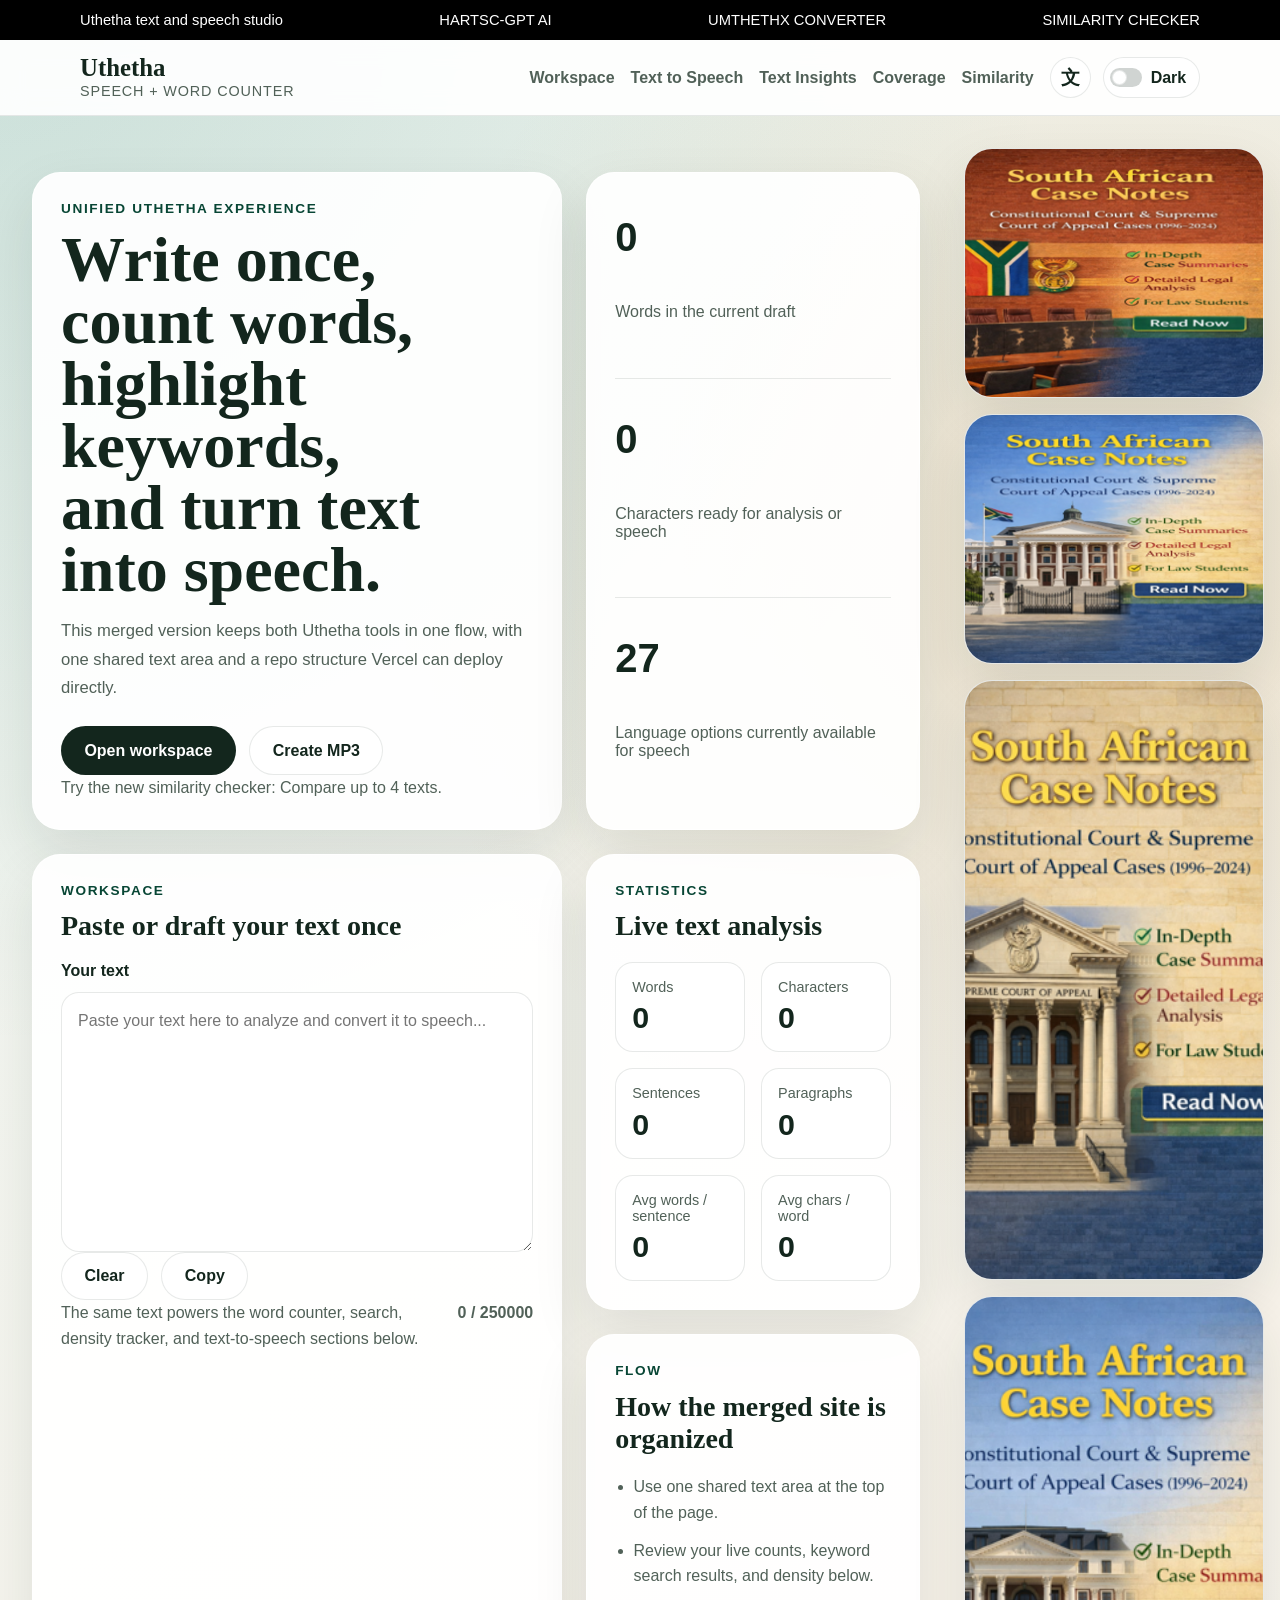
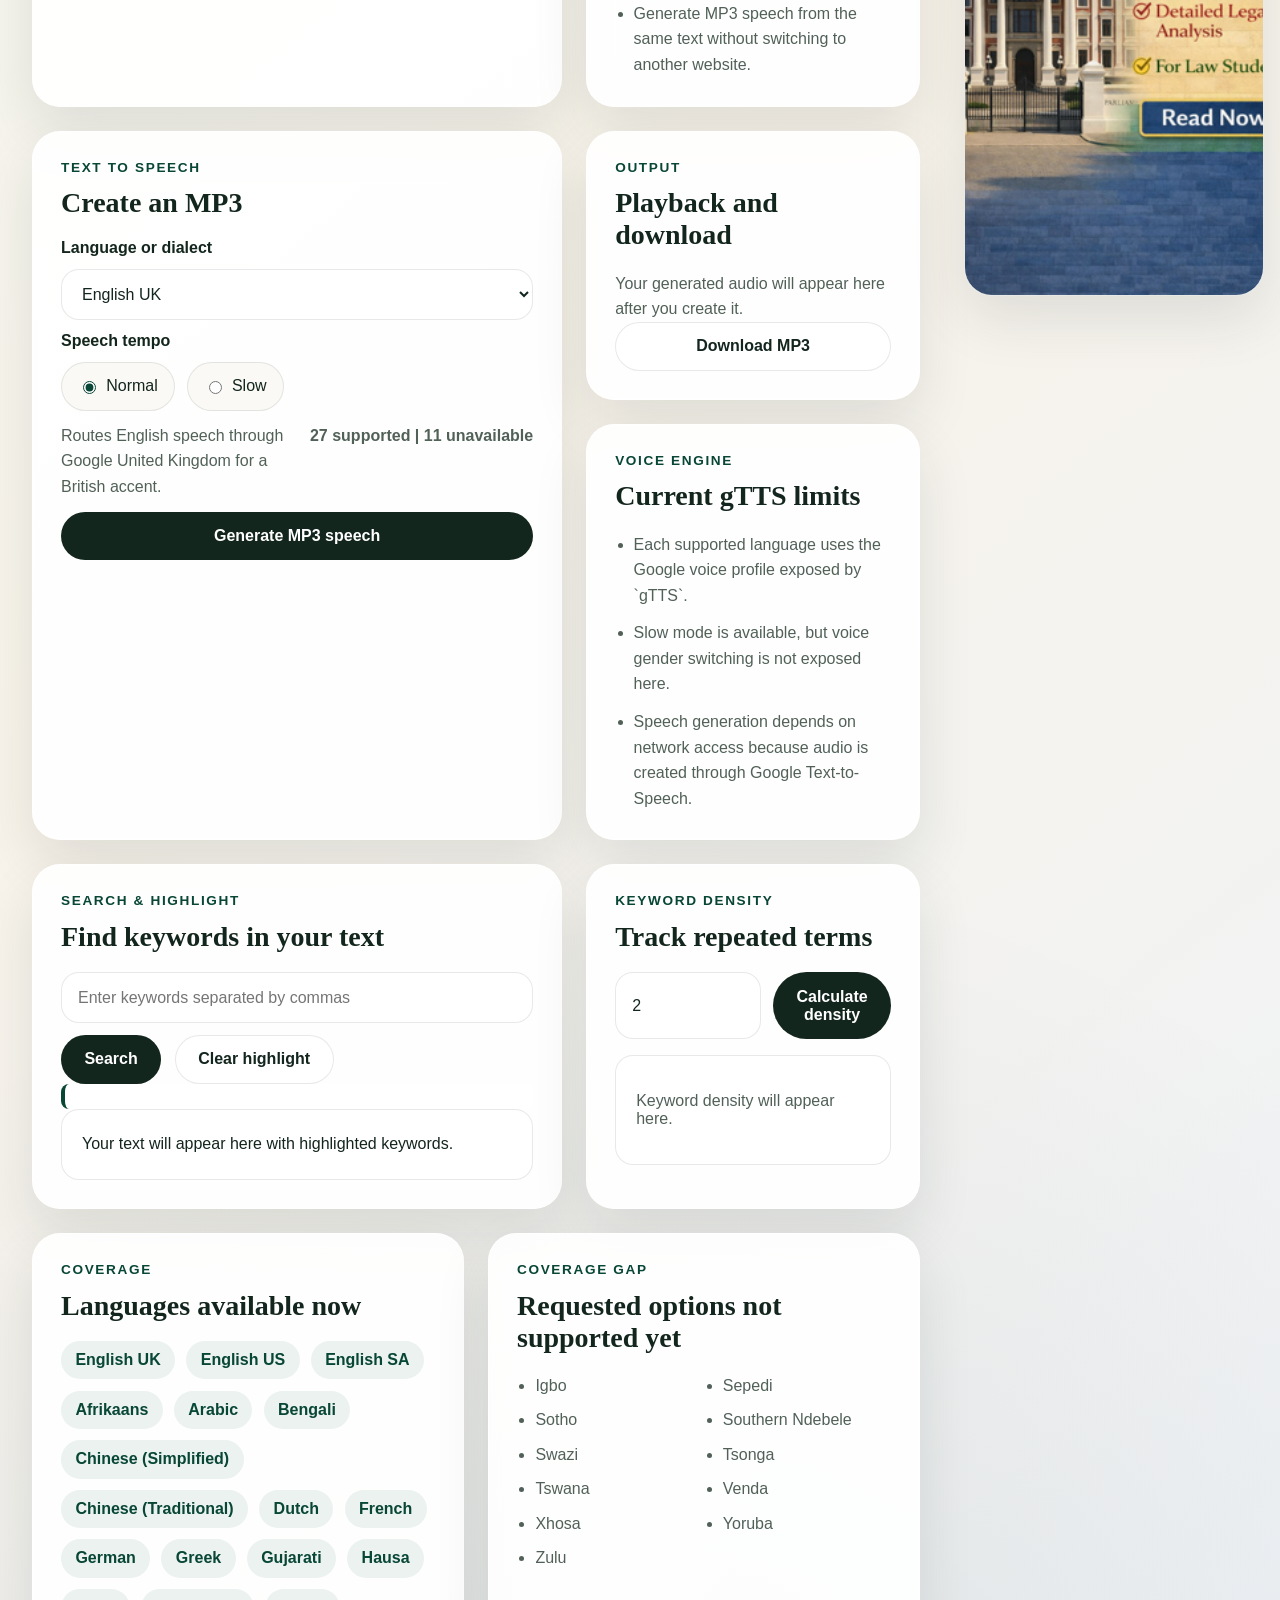
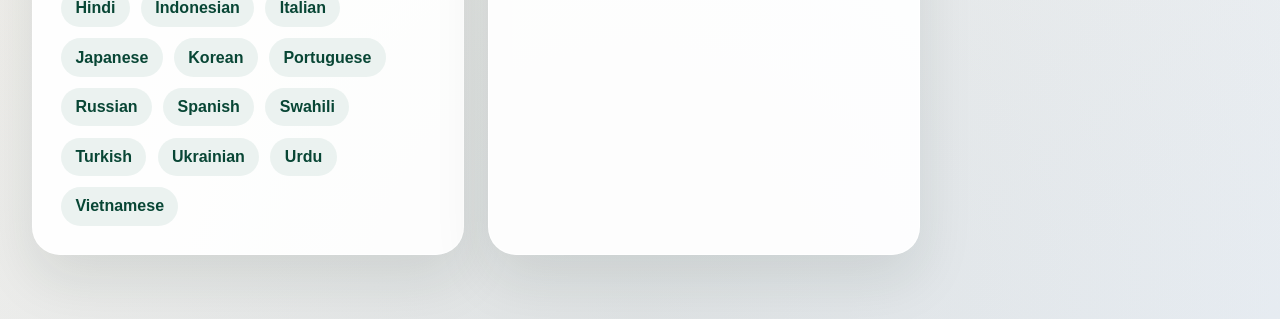
==== commit 1bdf88ef: "Add back link with left arrow on similarity page" ====
--- a/index.html
+++ b/index.html
@@ -26,7 +26,7 @@
             <p>Uthetha text and speech studio</p>
             <a href="https://hartscgpt.vercel.app/">HARTSC-GPT AI</a>
             <a href="https://www.umthethx.online/">UMTHETHX CONVERTER</a>
-            <a href="similarity.html">SIMILARITY CHECKER</a>
+            <a href="/similarity">SIMILARITY CHECKER</a>
         </div>
     </div>
 
@@ -43,7 +43,7 @@
                     <a href="#speech">Text to Speech</a>
                     <a href="#insights">Text Insights</a>
                     <a href="#coverage">Coverage</a>
-                    <a href="similarity.html">Similarity</a>
+                    <a href="/similarity">Similarity</a>
                 </nav>
                 <div class="utility-controls">
                     <div class="translate-widget-shell">
@@ -75,6 +75,7 @@
                     <a class="button button--primary" href="#workspace">Open workspace</a>
                     <a class="button button--ghost" href="#speech">Create MP3</a>
                 </div>
+                <p class="selection-note">Try the new similarity checker: <a href="/similarity">Compare up to 4 texts</a>.</p>
             </article>
 
             <article class="panel stats-card reveal reveal--delay">
--- a/styles.css
+++ b/styles.css
@@ -955,3 +955,62 @@
 .similarity-table th {
     background: var(--panel-alt-bg, #f8fbff);
 }
+
+.grammar-output ul {
+    margin: 0;
+    padding-left: 1.25rem;
+    display: grid;
+    gap: 0.4rem;
+}
+
+.grammar-output p {
+    margin: 0;
+}
+
+.text-upload::file-selector-button {
+    border: 1px solid var(--border-color, #d7deea);
+    background: linear-gradient(135deg, #276ef1, #4e8cff);
+    color: #fff;
+    border-radius: 999px;
+    padding: 0.45rem 0.9rem;
+    margin-right: 0.6rem;
+    cursor: pointer;
+    font-weight: 600;
+}
+
+.text-preview {
+    margin-top: 0.4rem;
+    border: 1px dashed var(--border-color, #d7deea);
+    border-radius: 10px;
+    padding: 0.6rem;
+    min-height: 90px;
+    max-height: 180px;
+    overflow: auto;
+    font-size: 0.9rem;
+    line-height: 1.5;
+    background: var(--surface-bg, #fff);
+    white-space: pre-wrap;
+}
+
+.muted { opacity: 0.75; margin: 0; }
+
+.grammar-summary {
+    display: grid;
+    gap: 0.35rem;
+    margin-bottom: 0.65rem;
+}
+
+.grammar-summary p {
+    margin: 0;
+}
+
+.back-link {
+    display: inline-block;
+    margin-bottom: 0.75rem;
+    font-weight: 600;
+    text-decoration: none;
+}
+
+.back-link:hover {
+    text-decoration: underline;
+}
